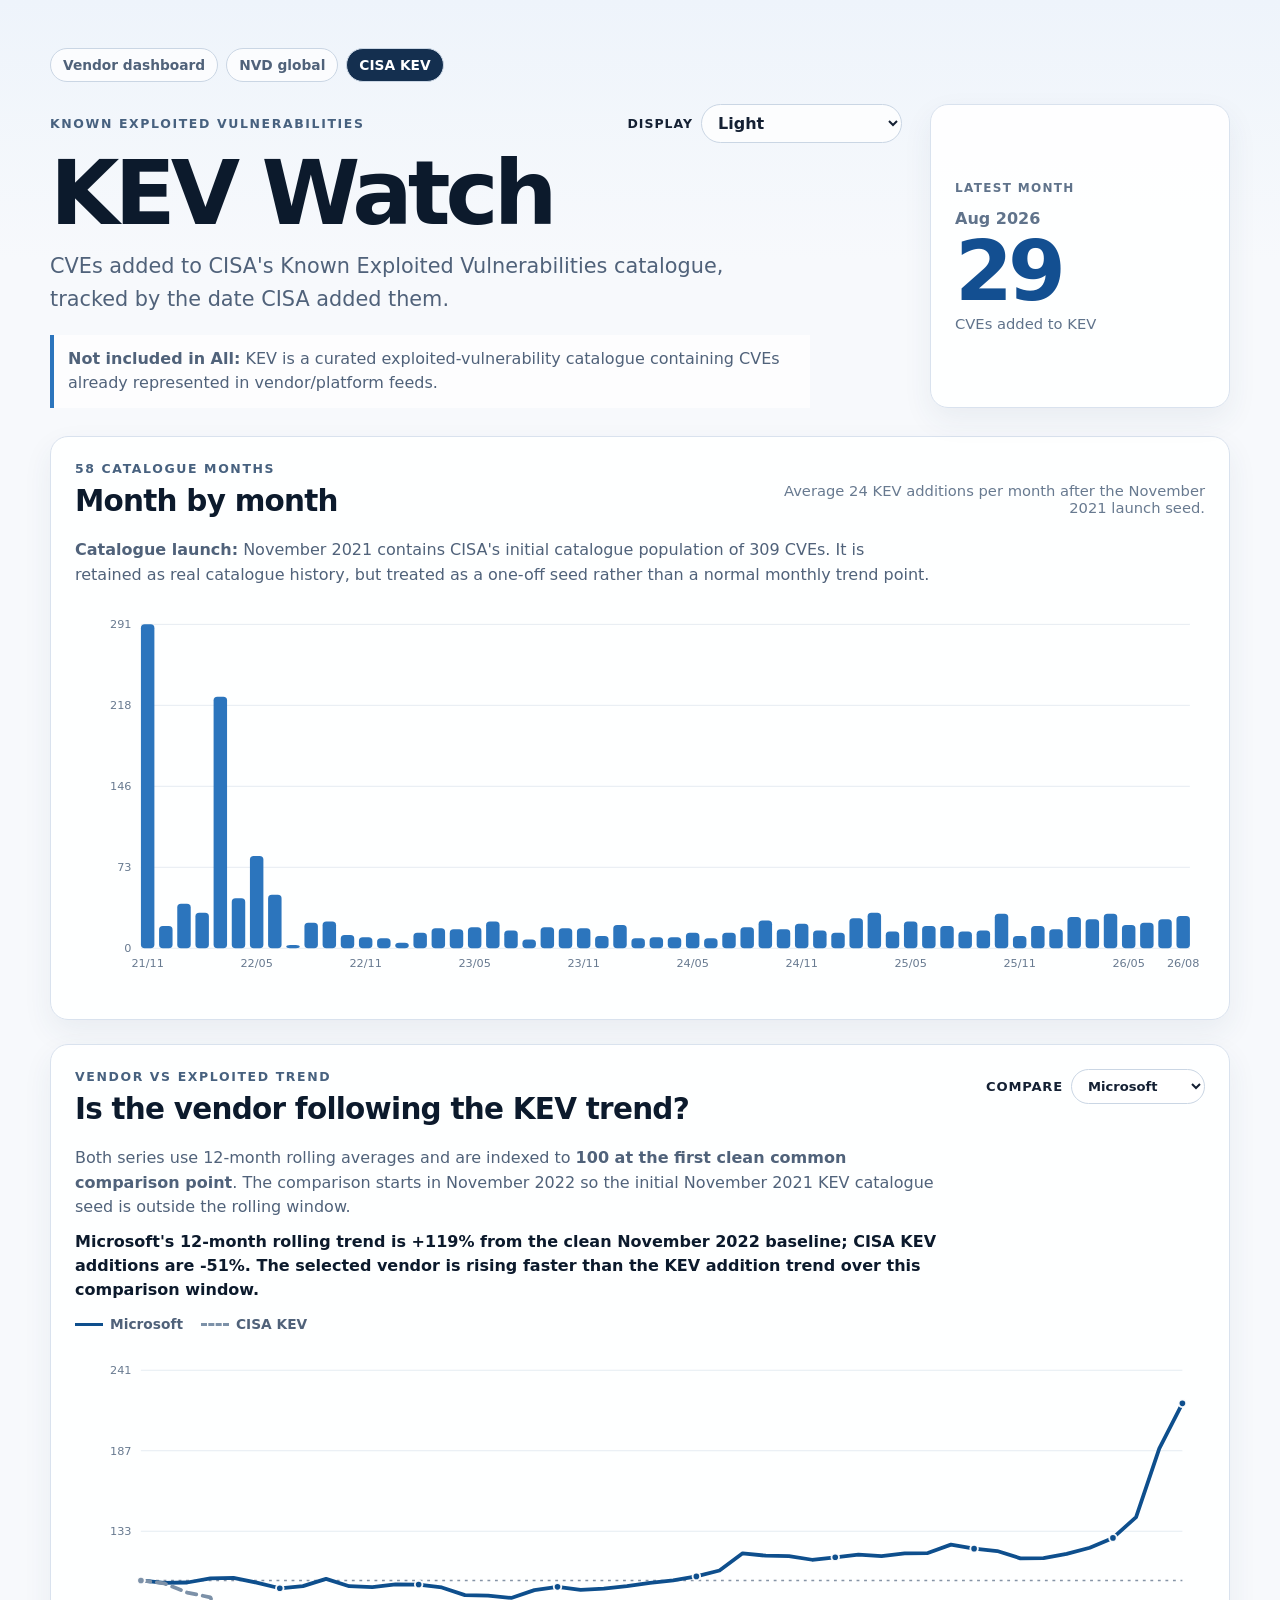
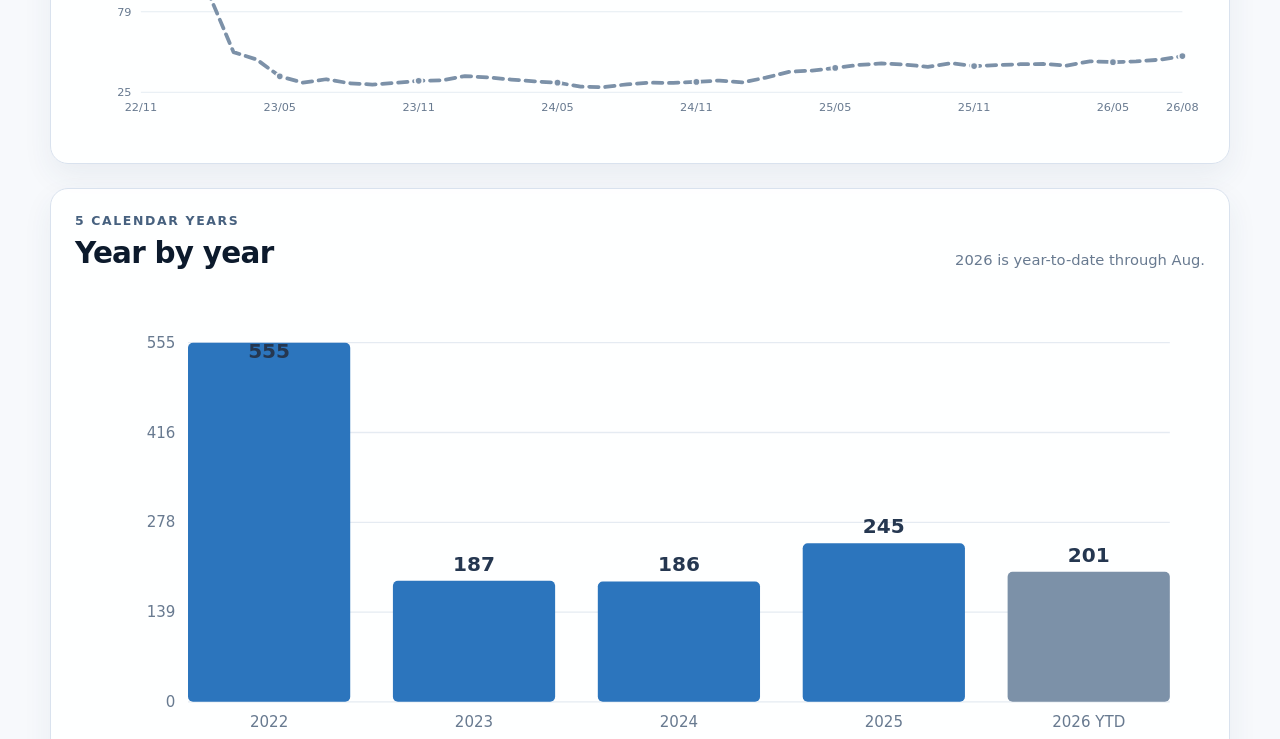
==== kev.html @ de5e5e75 "Publish Patch Watch from 519d3dfa55d0ab0fd0174582613eb0d1d411dbe6" ====
<!doctype html>
<html lang="en-AU">
<head>
  <meta charset="utf-8">
  <meta name="viewport" content="width=device-width, initial-scale=1">
  <meta name="description" content="Patch Watch CISA Known Exploited Vulnerabilities trends.">
  <meta name="referrer" content="no-referrer">
  <meta http-equiv="Content-Security-Policy" content="default-src 'self'; script-src 'self'; style-src 'self'; img-src 'self' data:; connect-src 'self'; object-src 'none'; base-uri 'none'; form-action 'none'">
  <title>Patch Watch — CISA KEV</title>
  <link rel="stylesheet" href="style.css">
  <link rel="stylesheet" href="trend.css">
  <script src="kev.js" defer></script>
  <script src="chart-scroll.js" defer></script>
</head>
<body>
  <main class="shell">
    <nav class="site-nav" aria-label="Patch Watch sections">
      <a href="index.html">Vendor dashboard</a>
      <a href="nvd.html">NVD global</a>
      <a href="kev.html" aria-current="page">CISA KEV</a>
    </nav>

    <div class="retro-only retro-marquee" aria-hidden="true">
      <span>*** PATCHWATCH 90 *** KNOWN EXPLOITED VULNERABILITIES *** CISA KEV ONLINE ***</span>
    </div>

    <header class="hero">
      <div>
        <div class="hero-topline">
          <p class="eyebrow">Known exploited vulnerabilities</p>
          <label class="theme-control" for="theme-select">
            <span class="theme-control-label">Display</span>
            <select id="theme-select" aria-label="Select display theme">
              <option value="light">Light</option>
              <option value="dark">Dark</option>
              <option value="patchwatch90">PatchWatch 90</option>
            </select>
          </label>
        </div>
        <div class="retro-only retro-status" aria-hidden="true">
          <span class="retro-live">LIVE!</span>
          <span>CISA KEV CATALOGUE TRACKER</span>
        </div>
        <h1>KEV Watch</h1>
        <p class="lede">CVEs added to CISA's Known Exploited Vulnerabilities catalogue, tracked by the date CISA added them.</p>
        <p class="view-boundary-note"><strong>Not included in All:</strong> KEV is a curated exploited-vulnerability catalogue containing CVEs already represented in vendor/platform feeds.</p>
      </div>
      <section class="latest-card" aria-labelledby="latest-title">
        <p id="latest-title" class="card-label">Latest month</p>
        <p id="latest-month" class="latest-month">—</p>
        <p id="latest-count" class="latest-count">—</p>
        <p class="card-note">CVEs added to KEV</p>
      </section>
    </header>

    <section class="chart-card" aria-labelledby="monthly-heading">
      <div class="section-heading">
        <div>
          <p id="monthly-window-label" class="eyebrow">Catalogue history</p>
          <h2 id="monthly-heading">Month by month</h2>
        </div>
        <p id="monthly-summary" class="section-note"></p>
      </div>
      <p class="comparison-explainer"><strong>Catalogue launch:</strong> November 2021 contains CISA's initial catalogue population of 309 CVEs. It is retained as real catalogue history, but treated as a one-off seed rather than a normal monthly trend point.</p>
      <div id="monthly-chart" class="chart-wrap" aria-live="polite"></div>
    </section>

    <section class="chart-card" aria-labelledby="comparison-heading">
      <div class="section-heading trend-heading">
        <div>
          <p class="eyebrow">Vendor vs exploited trend</p>
          <h2 id="comparison-heading">Is the vendor following the KEV trend?</h2>
        </div>
        <label class="comparison-control" for="comparison-vendor">
          <span>Compare</span>
          <select id="comparison-vendor" aria-label="Select vendor or platform to compare with CISA KEV"></select>
        </label>
      </div>
      <p class="comparison-explainer">Both series use 12-month rolling averages and are indexed to <strong>100 at the first clean common comparison point</strong>. The comparison starts in November 2022 so the initial November 2021 KEV catalogue seed is outside the rolling window.</p>
      <p id="comparison-summary" class="trend-summary" aria-live="polite"></p>
      <div class="trend-legend" aria-hidden="true">
        <span><i class="trend-swatch trend-swatch-vendor"></i><span id="comparison-vendor-label">Vendor</span></span>
        <span><i class="trend-swatch trend-swatch-global"></i>CISA KEV</span>
      </div>
      <div id="comparison-chart" class="chart-wrap trend-chart" aria-live="polite"></div>
    </section>

    <section class="chart-card" aria-labelledby="annual-heading">
      <div class="section-heading">
        <div>
          <p id="annual-window-label" class="eyebrow">Five calendar years</p>
          <h2 id="annual-heading">Year by year</h2>
        </div>
        <p id="annual-note" class="section-note"></p>
      </div>
      <div id="annual-chart" class="chart-wrap annual" aria-live="polite"></div>
    </section>

    <section class="method-card" aria-labelledby="method-heading">
      <h2 id="method-heading">What the number means</h2>
      <p>Patch Watch counts entries in CISA's Known Exploited Vulnerabilities catalogue by each record's <code>dateAdded</code>. The source is CISA's official <code>cisagov/kev-data</code> GitHub mirror of the canonical catalogue.</p>
      <p>This measures <strong>when CISA added a CVE to KEV</strong>. It does not mean exploitation began that month, and it is not a vendor patch count or a count of newly published CVEs.</p>
      <p>The vendor comparison uses normalised rolling trends rather than raw totals. It asks whether a vendor's vulnerability-disclosure activity is moving faster or slower than the rate at which vulnerabilities are being added to KEV.</p>
    </section>

    <div class="retro-only retro-webring" aria-hidden="true">
      <span>← NVD GLOBAL</span>
      <span>PATCHWATCH EXPLOITED ZONE</span>
      <span>CISA KEV →</span>
    </div>

    <footer>
      <div>
        <p>Data last generated <time id="generated-date">—</time>.</p>
        <p>Source: CISA Known Exploited Vulnerabilities catalogue.</p>
      </div>
      <div class="retro-only retro-footer-copy">
        <p>BEST VIEWED AT 800×600</p>
        <p>PATCH YOUR STUFF</p>
      </div>
    </footer>
  </main>

  <noscript>
    <p class="noscript">Patch Watch needs JavaScript enabled to render the charts.</p>
  </noscript>
</body>
</html>
---- style.css ----
:root {
  color-scheme: light;
  font-family: Inter, ui-sans-serif, system-ui, -apple-system, BlinkMacSystemFont, "Segoe UI", sans-serif;
  --page-top: #eef4fb;
  --page-bottom: #f7f9fc;
  --text: #142033;
  --heading: #0c1a2c;
  --muted: #50627a;
  --subtle: #60738b;
  --eyebrow: #47617f;
  --card-bg: rgba(255, 255, 255, 0.94);
  --card-border: #d9e2ee;
  --card-shadow: rgba(40, 67, 101, 0.07);
  --accent: #2c75bd;
  --accent-strong: #0e4f8d;
  --accent-number: #134f91;
  --partial: #7c91a8;
  --grid: #e5ebf2;
  --axis: #687a90;
  --value: #253750;
  --footer: #738397;
  --toggle-bg: rgba(255, 255, 255, 0.78);
  --toggle-border: #cad6e4;
  --selector-bg: rgba(255, 255, 255, 0.72);
  --selector-active: #142f4f;
  --selector-active-text: #ffffff;
  --error-bg: #fff3f3;
  --error-text: #8c2525;
  background: var(--page-bottom);
  color: var(--text);
}

:root[data-theme="dark"] {
  color-scheme: dark;
  --page-top: #101820;
  --page-bottom: #141d27;
  --text: #e6edf5;
  --heading: #f4f7fb;
  --muted: #b4c1cf;
  --subtle: #9eafc1;
  --eyebrow: #91aac4;
  --card-bg: rgba(25, 36, 48, 0.96);
  --card-border: #314253;
  --card-shadow: rgba(0, 0, 0, 0.22);
  --accent: #63a7e6;
  --accent-strong: #8bc1ef;
  --accent-number: #7eb9ea;
  --partial: #8296aa;
  --grid: #324150;
  --axis: #9aabbd;
  --value: #d9e4ef;
  --footer: #91a1b3;
  --toggle-bg: rgba(32, 46, 60, 0.92);
  --toggle-border: #43576a;
  --selector-bg: rgba(32, 46, 60, 0.88);
  --selector-active: #8bc1ef;
  --selector-active-text: #101820;
  --error-bg: #3b2024;
  --error-text: #ffb5bd;
}

:root[data-theme="patchwatch90"] {
  color-scheme: dark;
  font-family: "Courier New", Courier, monospace;
  --page-top: #000033;
  --page-bottom: #000000;
  --text: #00ffff;
  --heading: #ffff00;
  --muted: #00ff00;
  --subtle: #c0c0c0;
  --eyebrow: #ff00ff;
  --card-bg: #000066;
  --card-border: #00ffff;
  --card-shadow: rgba(255, 0, 255, 0.45);
  --accent: #00ff00;
  --accent-strong: #ffff00;
  --accent-number: #ff00ff;
  --partial: #00ffff;
  --grid: #333399;
  --axis: #00ffff;
  --value: #ffff00;
  --footer: #c0c0c0;
  --toggle-bg: #c0c0c0;
  --toggle-border: #ffffff;
  --selector-bg: #000000;
  --selector-active: #ffff00;
  --selector-active-text: #000000;
  --error-bg: #660000;
  --error-text: #ffffff;
}

* { box-sizing: border-box; }

body {
  margin: 0;
  background: linear-gradient(180deg, var(--page-top) 0, var(--page-bottom) 260px, var(--page-bottom) 100%);
  color: var(--text);
  transition: background-color 160ms ease, color 160ms ease;
}

a { color: var(--accent); }
a:hover, a:focus-visible { color: var(--accent-strong); }

.shell {
  width: min(1180px, calc(100% - 32px));
  margin: 0 auto;
  padding: 48px 0 32px;
}

.site-nav {
  display: flex;
  flex-wrap: wrap;
  gap: 8px;
  margin-bottom: 22px;
}
.site-nav a {
  padding: 8px 12px;
  border: 1px solid var(--toggle-border);
  border-radius: 999px;
  background: var(--selector-bg);
  color: var(--muted);
  font-size: 0.86rem;
  font-weight: 750;
  text-decoration: none;
}
.site-nav a:hover,
.site-nav a:focus-visible { color: var(--heading); }
.site-nav a[aria-current="page"] {
  background: var(--selector-active);
  color: var(--selector-active-text);
}

.hero {
  display: grid;
  grid-template-columns: minmax(0, 1fr) minmax(220px, 300px);
  gap: 28px;
  align-items: stretch;
  margin-bottom: 28px;
}

.hero-topline {
  display: flex;
  align-items: center;
  justify-content: space-between;
  gap: 16px;
  margin-bottom: 8px;
}
.hero-topline .eyebrow { margin-bottom: 0; }

.theme-control {
  display: inline-flex;
  align-items: center;
  gap: 8px;
  font-weight: 700;
  color: var(--text);
}
.theme-control-label { font-size: 0.78rem; text-transform: uppercase; letter-spacing: 0.08em; }
.theme-control select {
  font: inherit;
  font-weight: 700;
  border: 1px solid var(--toggle-border);
  border-radius: 999px;
  padding: 8px 32px 8px 12px;
  background: var(--toggle-bg);
  color: var(--text);
  cursor: pointer;
}
.theme-control select:focus-visible,
.vendor-button:focus-visible,
.site-nav a:focus-visible {
  outline: 3px solid color-mix(in srgb, var(--accent) 35%, transparent);
  outline-offset: 2px;
}

.vendor-button {
  font: inherit;
  font-weight: 700;
  cursor: pointer;
}

.vendor-selector {
  display: flex;
  flex-wrap: wrap;
  width: fit-content;
  max-width: 100%;
  gap: 4px;
  margin-top: 24px;
  padding: 4px;
  border: 1px solid var(--toggle-border);
  border-radius: 12px;
  background: var(--selector-bg);
}

.vendor-button {
  border: 0;
  border-radius: 8px;
  padding: 9px 14px;
  background: transparent;
  color: var(--muted);
  font-size: 0.9rem;
}

.vendor-button:hover { color: var(--heading); }
.vendor-button.is-active {
  background: var(--selector-active);
  color: var(--selector-active-text);
}

.eyebrow {
  margin: 0 0 8px;
  font-size: 0.78rem;
  font-weight: 750;
  letter-spacing: 0.13em;
  text-transform: uppercase;
  color: var(--eyebrow);
}

h1, h2, p { margin-top: 0; }
h1 {
  margin-bottom: 14px;
  font-size: clamp(2.7rem, 7vw, 5.7rem);
  line-height: 0.95;
  letter-spacing: -0.055em;
  color: var(--heading);
}
h2 {
  margin-bottom: 0;
  font-size: clamp(1.4rem, 2.3vw, 2rem);
  letter-spacing: -0.025em;
  color: var(--heading);
}

.lede {
  max-width: 700px;
  margin-bottom: 0;
  font-size: clamp(1.05rem, 1.8vw, 1.3rem);
  line-height: 1.6;
  color: var(--muted);
}

.view-boundary-note {
  max-width: 760px;
  margin: 18px 0 0;
  padding: 12px 14px;
  border-left: 4px solid var(--accent);
  background: var(--selector-bg);
  color: var(--muted);
  line-height: 1.55;
}

.latest-card, .chart-card, .method-card {
  background: var(--card-bg);
  border: 1px solid var(--card-border);
  border-radius: 18px;
  box-shadow: 0 12px 30px var(--card-shadow);
}

.latest-card {
  display: flex;
  min-height: 210px;
  flex-direction: column;
  justify-content: center;
  padding: 24px;
}

.card-label, .card-note, .latest-month { color: var(--subtle); }
.card-label {
  margin-bottom: 14px;
  font-size: 0.75rem;
  font-weight: 750;
  letter-spacing: 0.11em;
  text-transform: uppercase;
}
.latest-month { margin-bottom: 2px; font-weight: 700; }
.latest-count {
  margin-bottom: 2px;
  font-size: clamp(3rem, 7vw, 5.2rem);
  font-weight: 800;
  line-height: 1;
  letter-spacing: -0.06em;
  color: var(--accent-number);
}
.card-note { margin-bottom: 0; font-size: 0.92rem; }

.chart-card { margin-bottom: 24px; padding: 24px 24px 16px; }
.section-heading {
  display: flex;
  gap: 20px;
  align-items: end;
  justify-content: space-between;
  margin-bottom: 20px;
}
.section-note {
  max-width: 430px;
  margin-bottom: 2px;
  color: var(--axis);
  font-size: 0.92rem;
  text-align: right;
}

.chart-wrap { width: 100%; overflow-x: auto; }
.chart-wrap svg { display: block; width: 100%; min-width: 820px; height: auto; }
.chart-wrap.annual svg { min-width: 620px; }
.grid-line { stroke: var(--grid); stroke-width: 1; }
.axis-label { fill: var(--axis); font-size: 12px; }
.bar {
  fill: var(--accent);
  transition: opacity 120ms ease, fill 120ms ease;
  outline: none;
}
.bar-partial { fill: var(--partial); }
.bar:hover, .bar:focus-visible { fill: var(--accent-strong); opacity: 0.92; }
.bar-value { fill: var(--value); font-size: 16px; font-weight: 720; }

.method-card { padding: 26px; }
.method-card p { max-width: 850px; line-height: 1.65; color: var(--muted); }

footer {
  display: flex;
  justify-content: space-between;
  gap: 16px;
  padding: 20px 4px 0;
  color: var(--footer);
  font-size: 0.86rem;
}
footer p { margin-bottom: 0; }

.error-message, .noscript {
  padding: 16px;
  border-radius: 10px;
  background: var(--error-bg);
  color: var(--error-text);
}
.noscript { width: min(1180px, calc(100% - 32px)); margin: 16px auto; }

.retro-only { display: none; }

:root[data-theme="patchwatch90"] body {
  background-color: #000000;
  background-image:
    linear-gradient(rgba(0, 255, 255, 0.05) 1px, transparent 1px),
    linear-gradient(90deg, rgba(255, 0, 255, 0.04) 1px, transparent 1px);
  background-size: 8px 8px;
}

:root[data-theme="patchwatch90"] .retro-only { display: flex; }
:root[data-theme="patchwatch90"] .shell { padding-top: 18px; }
:root[data-theme="patchwatch90"] h1 {
  font-family: Impact, Haettenschweiler, "Arial Narrow Bold", sans-serif;
  letter-spacing: 0.03em;
  text-transform: uppercase;
  text-shadow: 3px 3px 0 #ff00ff, 6px 6px 0 #000000;
}
:root[data-theme="patchwatch90"] h2 { text-transform: uppercase; letter-spacing: 0.04em; }
:root[data-theme="patchwatch90"] .latest-card,
:root[data-theme="patchwatch90"] .chart-card,
:root[data-theme="patchwatch90"] .method-card {
  border: 3px ridge #c0c0c0;
  border-radius: 0;
  box-shadow: 7px 7px 0 #ff00ff;
}
:root[data-theme="patchwatch90"] .theme-control select,
:root[data-theme="patchwatch90"] .vendor-selector,
:root[data-theme="patchwatch90"] .site-nav a {
  border: 3px outset #c0c0c0;
  border-radius: 0;
}
:root[data-theme="patchwatch90"] .theme-control select {
  background: #c0c0c0;
  color: #000000;
}
:root[data-theme="patchwatch90"] .vendor-button { border-radius: 0; }
:root[data-theme="patchwatch90"] .bar { rx: 0; }
:root[data-theme="patchwatch90"] .grid-line { stroke-dasharray: 3 3; }
:root[data-theme="patchwatch90"] .view-boundary-note {
  border: 3px ridge #c0c0c0;
  background: #000000;
  color: #00ff00;
}

.retro-marquee {
  overflow: hidden;
  margin-bottom: 14px;
  border: 3px outset #c0c0c0;
  background: #000000;
  color: #ffff00;
  white-space: nowrap;
}
.retro-marquee span {
  display: inline-block;
  min-width: 100%;
  padding: 6px 0;
  font-weight: 700;
  text-align: center;
  animation: retro-scroll 10s linear infinite;
}
.retro-status {
  align-items: center;
  gap: 10px;
  margin: 8px 0 12px;
  color: #00ff00;
  font-weight: 700;
}
.retro-live {
  display: inline-block;
  padding: 3px 7px;
  border: 2px outset #ffffff;
  background: #ff0000;
  color: #ffffff;
  animation: retro-blink 0.75s steps(1, end) infinite;
}
.retro-counter {
  margin-top: 18px;
  flex-direction: column;
  gap: 4px;
  color: #00ff00;
  font-size: 0.72rem;
  font-weight: 700;
  letter-spacing: 0.08em;
}
.retro-counter output {
  width: fit-content;
  padding: 4px 6px;
  border: 3px inset #c0c0c0;
  background: #000000;
  color: #ff0000;
  font-family: "Courier New", monospace;
  font-size: 1.15rem;
  letter-spacing: 0.12em;
}
.retro-webring {
  justify-content: space-between;
  gap: 12px;
  margin-top: 24px;
  padding: 10px 12px;
  border: 3px ridge #c0c0c0;
  background: #000066;
  color: #00ffff;
  font-size: 0.78rem;
  font-weight: 700;
  text-align: center;
}
.retro-footer-copy {
  flex-direction: column;
  align-items: flex-end;
  color: #ffff00;
  text-align: right;
}
.retro-footnote { color: #c0c0c0; font-size: 0.68rem; }

@keyframes retro-blink {
  0%, 49% { opacity: 1; }
  50%, 100% { opacity: 0; }
}

@keyframes retro-scroll {
  from { transform: translateX(100%); }
  to { transform: translateX(-100%); }
}

@media (prefers-reduced-motion: reduce) {
  .retro-live,
  .retro-marquee span { animation: none; }
}

@media (max-width: 760px) {
  .shell { padding-top: 28px; }
  .hero { grid-template-columns: 1fr; }
  .hero-topline { align-items: flex-start; flex-direction: column; }
  .latest-card { min-height: auto; }
  .section-heading, footer { align-items: flex-start; flex-direction: column; }
  .section-note { text-align: left; }
  .chart-card, .method-card { padding: 18px; }
  .retro-webring { flex-direction: column; }
  .retro-footer-copy { align-items: flex-start; text-align: left; }
}
---- trend.css ----
.trend-heading {
  align-items: flex-start;
}

.comparison-control {
  display: inline-flex;
  align-items: center;
  gap: 8px;
  color: var(--text);
  font-size: 0.82rem;
  font-weight: 750;
  text-transform: uppercase;
  letter-spacing: 0.06em;
}

.comparison-control select {
  font: inherit;
  font-weight: 700;
  border: 1px solid var(--toggle-border);
  border-radius: 999px;
  padding: 8px 30px 8px 12px;
  background: var(--toggle-bg);
  color: var(--text);
}

.comparison-control select:focus-visible {
  outline: 3px solid color-mix(in srgb, var(--accent) 35%, transparent);
  outline-offset: 2px;
}

.comparison-explainer {
  max-width: 860px;
  margin-bottom: 10px;
  color: var(--muted);
  line-height: 1.55;
}

.trend-summary {
  max-width: 900px;
  margin-bottom: 14px;
  color: var(--heading);
  font-weight: 700;
  line-height: 1.5;
}

.trend-legend {
  display: flex;
  flex-wrap: wrap;
  gap: 18px;
  margin-bottom: 10px;
  color: var(--muted);
  font-size: 0.86rem;
  font-weight: 700;
}

.trend-legend > span {
  display: inline-flex;
  align-items: center;
  gap: 7px;
}

.trend-swatch {
  display: inline-block;
  width: 28px;
  height: 0;
  border-top: 3px solid var(--accent-strong);
}

.trend-swatch-global {
  border-top-color: var(--partial);
  border-top-style: dashed;
}

.trend-line {
  fill: none;
  stroke-width: 4;
  stroke-linecap: round;
  stroke-linejoin: round;
}

.trend-line-vendor {
  stroke: var(--accent-strong);
}

.trend-line-global {
  stroke: var(--partial);
  stroke-dasharray: 10 7;
}

.trend-baseline {
  stroke: var(--axis);
  stroke-width: 1.5;
  stroke-dasharray: 3 5;
  opacity: 0.8;
}

.trend-point {
  stroke: var(--card-bg);
  stroke-width: 2;
}

.trend-point-vendor {
  fill: var(--accent-strong);
}

.trend-point-global {
  fill: var(--partial);
}

:root[data-theme="patchwatch90"] .comparison-control select {
  border: 3px outset #c0c0c0;
  border-radius: 0;
  background: #c0c0c0;
  color: #000000;
}

:root[data-theme="patchwatch90"] .trend-line-vendor,
:root[data-theme="patchwatch90"] .trend-swatch-vendor {
  stroke: #00ff00;
  border-top-color: #00ff00;
}

:root[data-theme="patchwatch90"] .trend-line-global,
:root[data-theme="patchwatch90"] .trend-swatch-global {
  stroke: #ff00ff;
  border-top-color: #ff00ff;
}

:root[data-theme="patchwatch90"] .trend-point-vendor { fill: #00ff00; }
:root[data-theme="patchwatch90"] .trend-point-global { fill: #ff00ff; }

@media (max-width: 760px) {
  .trend-heading {
    flex-direction: column;
  }

  .comparison-control {
    align-items: flex-start;
    flex-direction: column;
  }
}
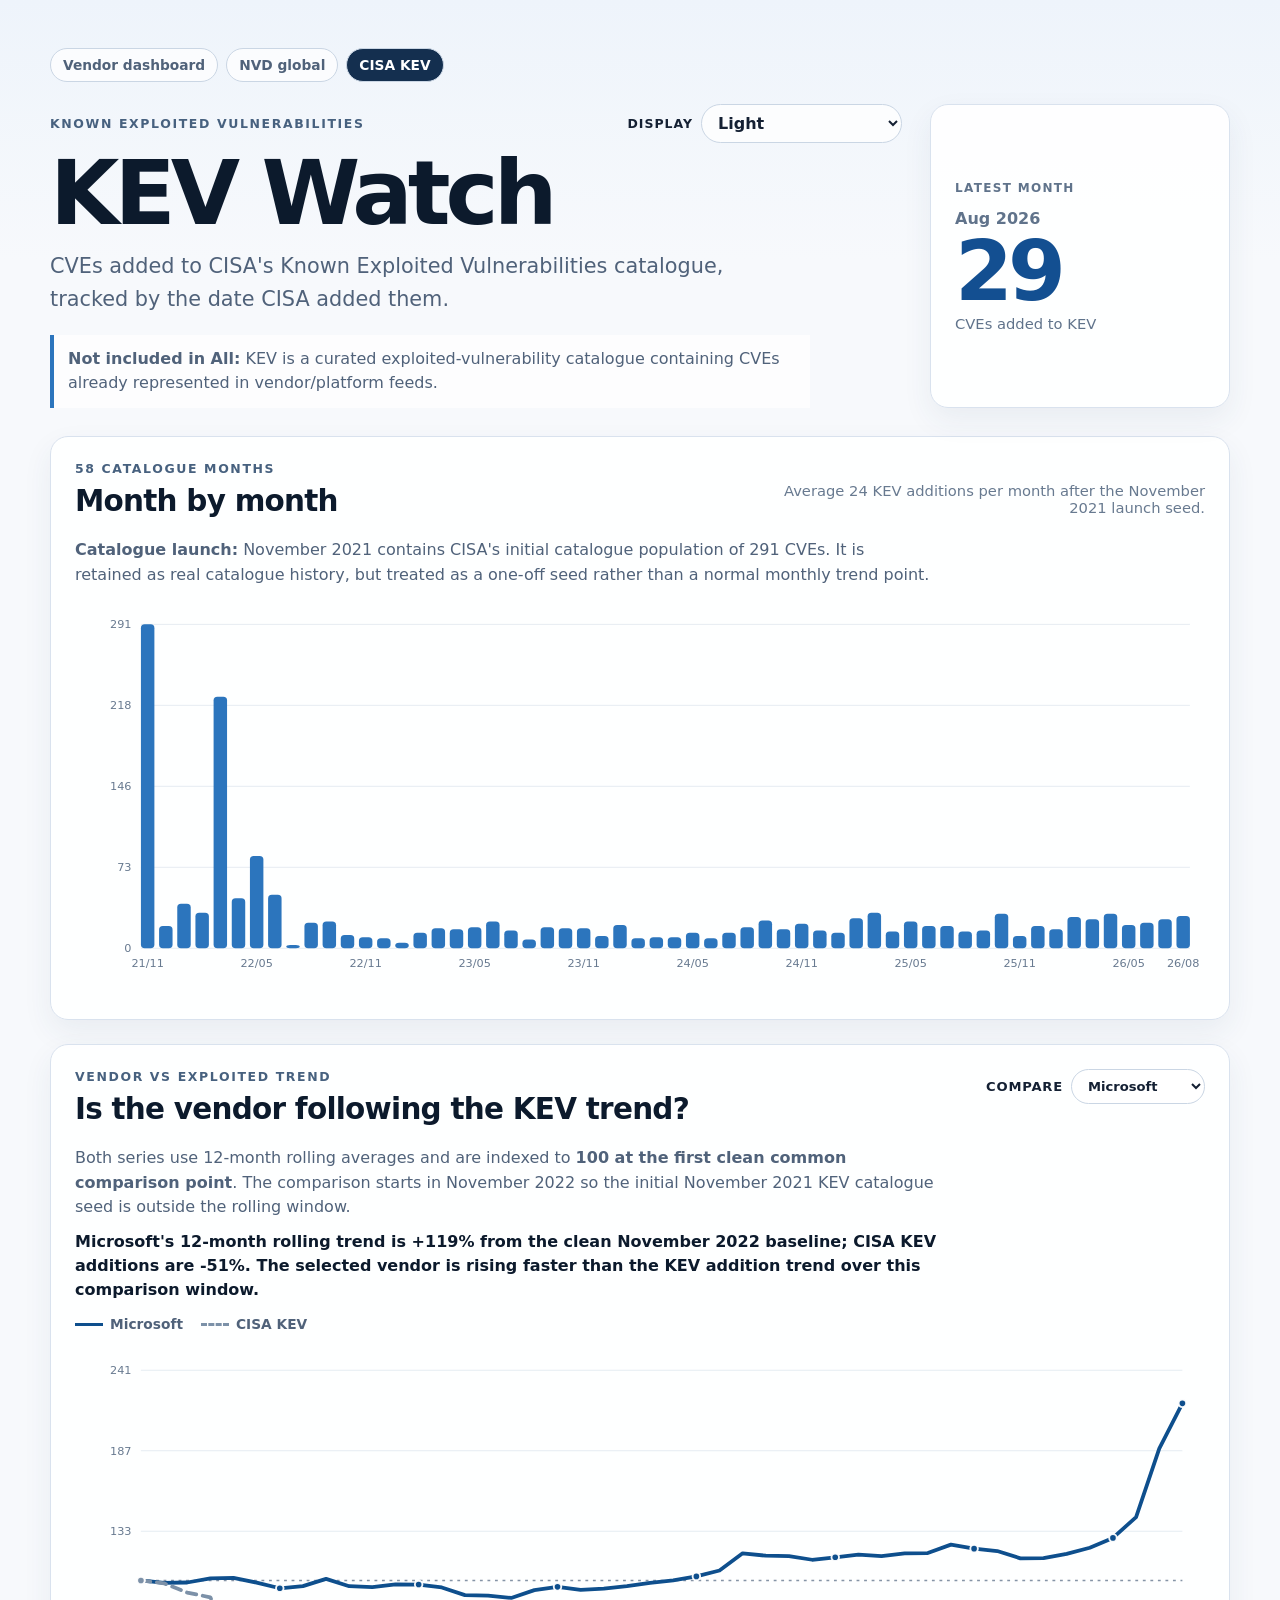
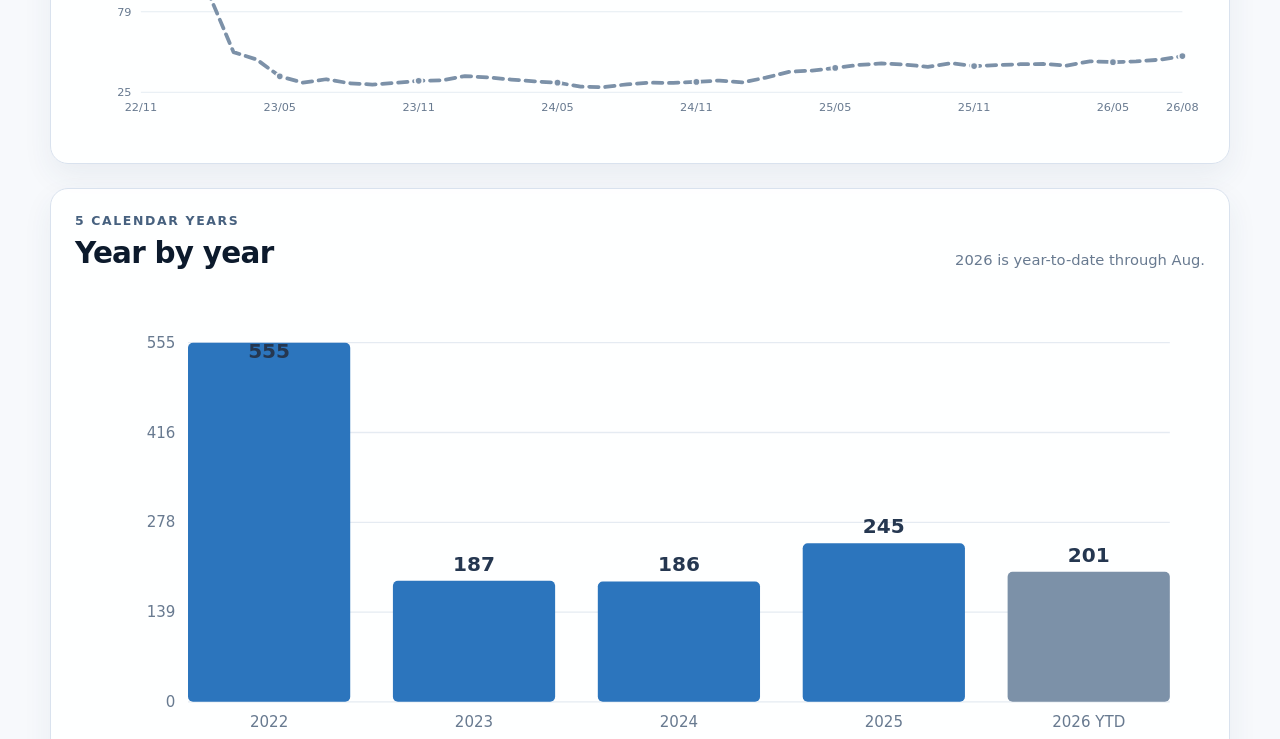
==== commit 005959c9: "Publish Patch Watch from d9493c9ebba4b41e470044af1b35fa62d5d720a7" ====
--- a/kev.html
+++ b/kev.html
@@ -61,7 +61,7 @@
         </div>
         <p id="monthly-summary" class="section-note"></p>
       </div>
-      <p class="comparison-explainer"><strong>Catalogue launch:</strong> November 2021 contains CISA's initial catalogue population of 309 CVEs. It is retained as real catalogue history, but treated as a one-off seed rather than a normal monthly trend point.</p>
+      <p class="comparison-explainer"><strong>Catalogue launch:</strong> November 2021 contains CISA's initial catalogue population of 291 CVEs. It is retained as real catalogue history, but treated as a one-off seed rather than a normal monthly trend point.</p>
       <div id="monthly-chart" class="chart-wrap" aria-live="polite"></div>
     </section>
 
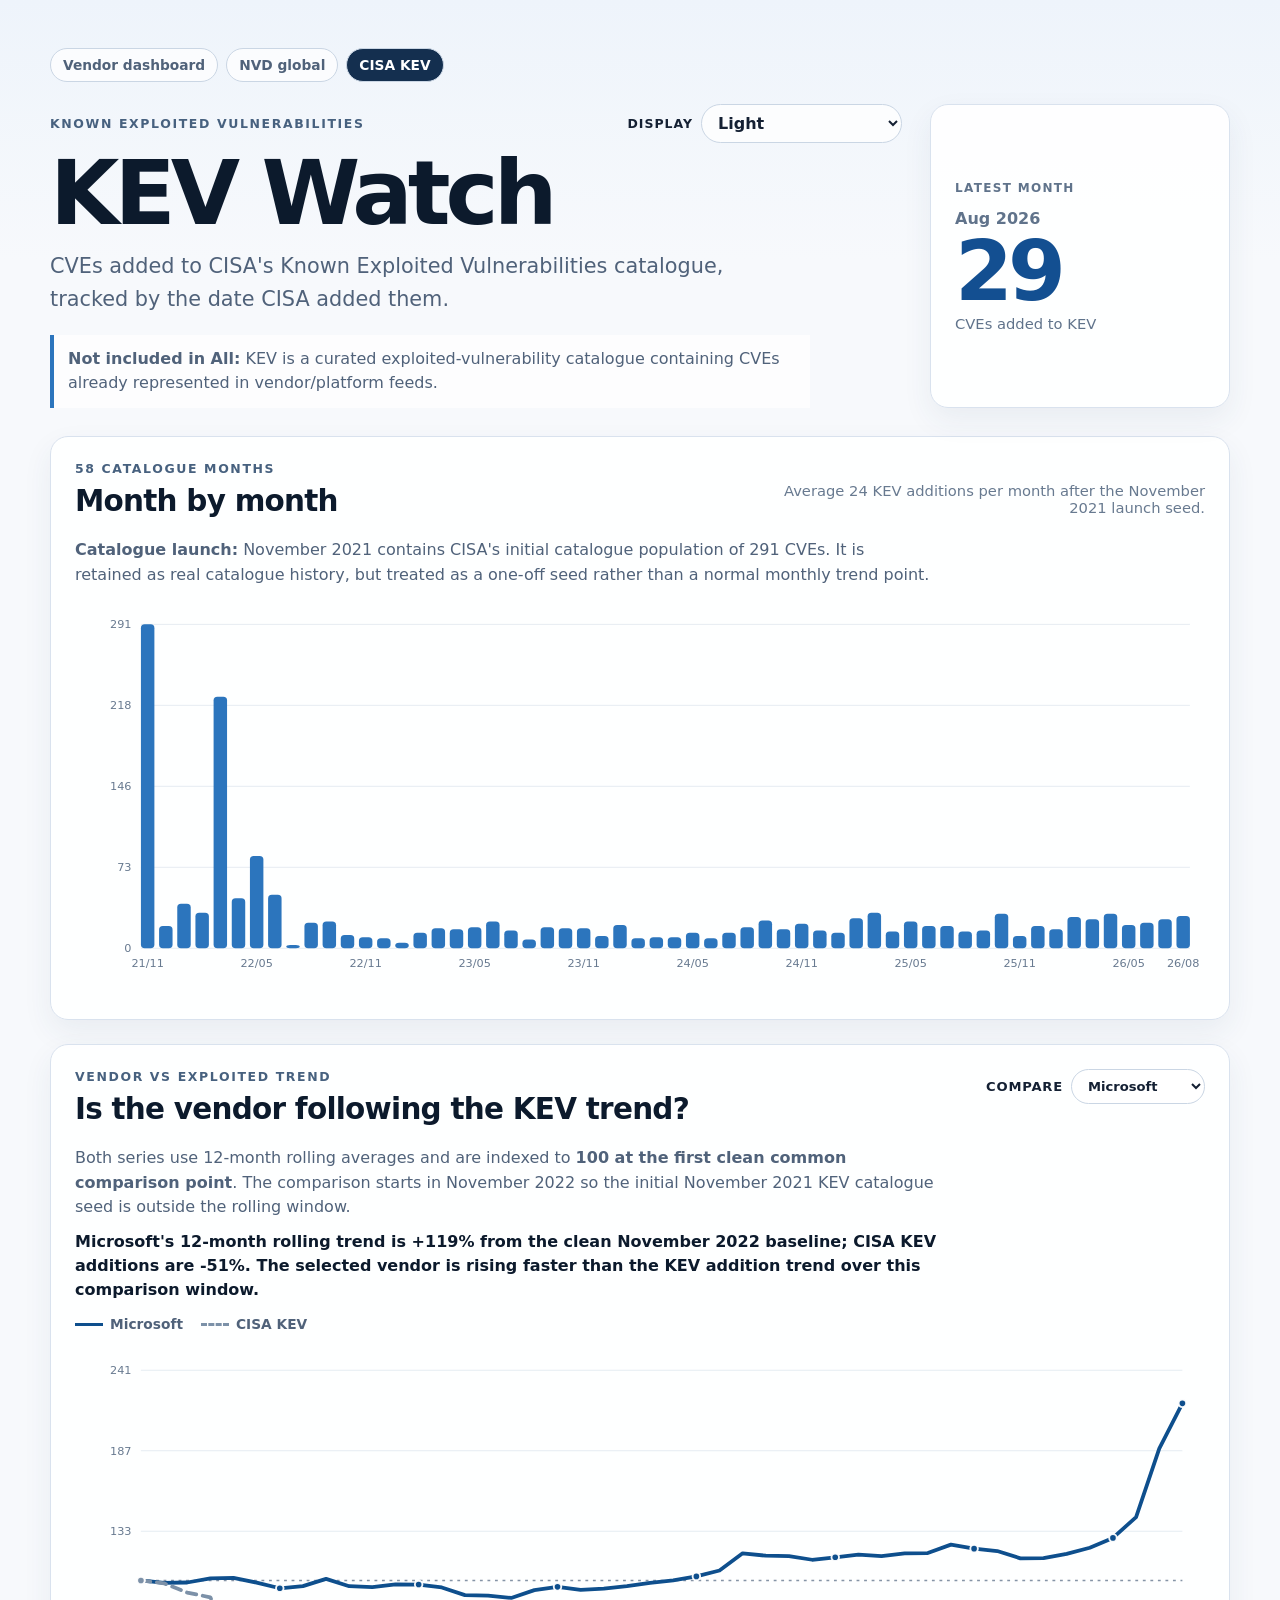
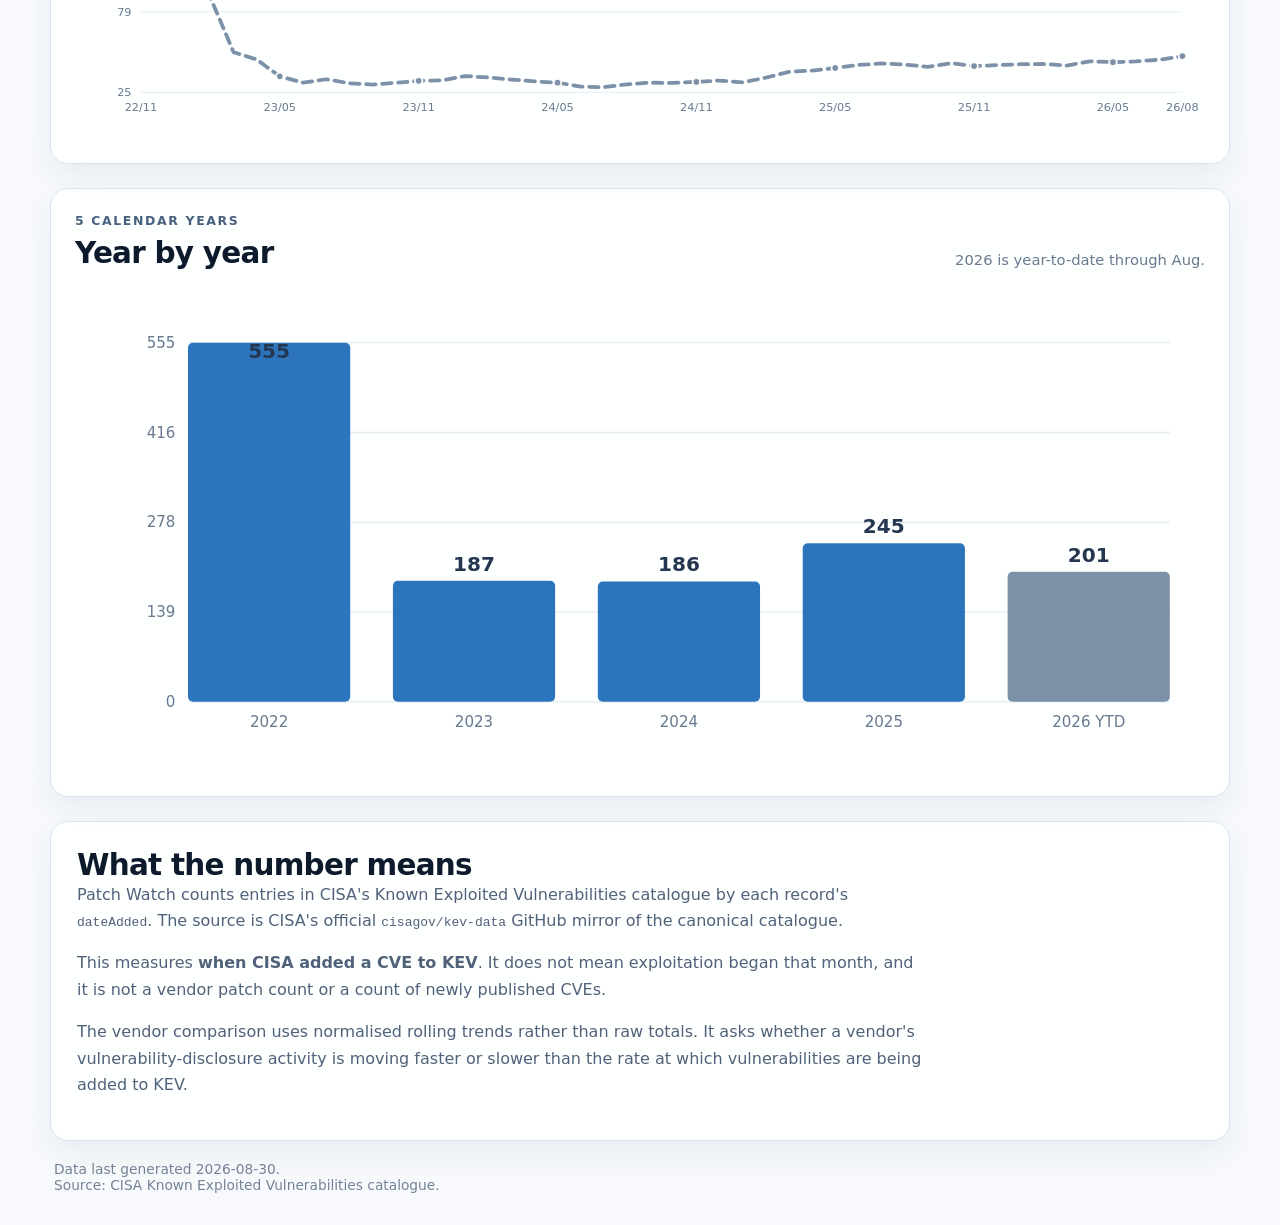
==== commit 09f4a767: "Publish Patch Watch from 2923c40b0e46f736fa1258fa88aafc5d3b1be833" ====
--- a/kev.html
+++ b/kev.html
@@ -9,7 +9,9 @@
   <title>Patch Watch — CISA KEV</title>
   <link rel="stylesheet" href="style.css">
   <link rel="stylesheet" href="trend.css">
+  <link rel="stylesheet" href="bar-selection.css">
   <script src="kev.js" defer></script>
+  <script src="bar-selection.js" defer></script>
   <script src="chart-scroll.js" defer></script>
 </head>
 <body>
--- a/bar-selection.css
+++ b/bar-selection.css
@@ -0,0 +1,28 @@
+.chart-selection {
+  margin: -4px 0 12px;
+  padding: 10px 12px;
+  border-left: 4px solid var(--accent);
+  background: var(--selector-bg);
+  color: var(--text);
+  font-weight: 750;
+}
+
+.bar { cursor: pointer; }
+.bar.bar-selected {
+  fill: var(--accent-strong);
+  opacity: 1;
+  stroke: var(--heading);
+  stroke-width: 2;
+}
+
+.bar[role="button"]:focus-visible {
+  outline: none;
+  stroke: var(--heading);
+  stroke-width: 3;
+}
+
+:root[data-theme="patchwatch90"] .chart-selection {
+  border: 3px ridge #c0c0c0;
+  background: #000000;
+  color: #ffff00;
+}
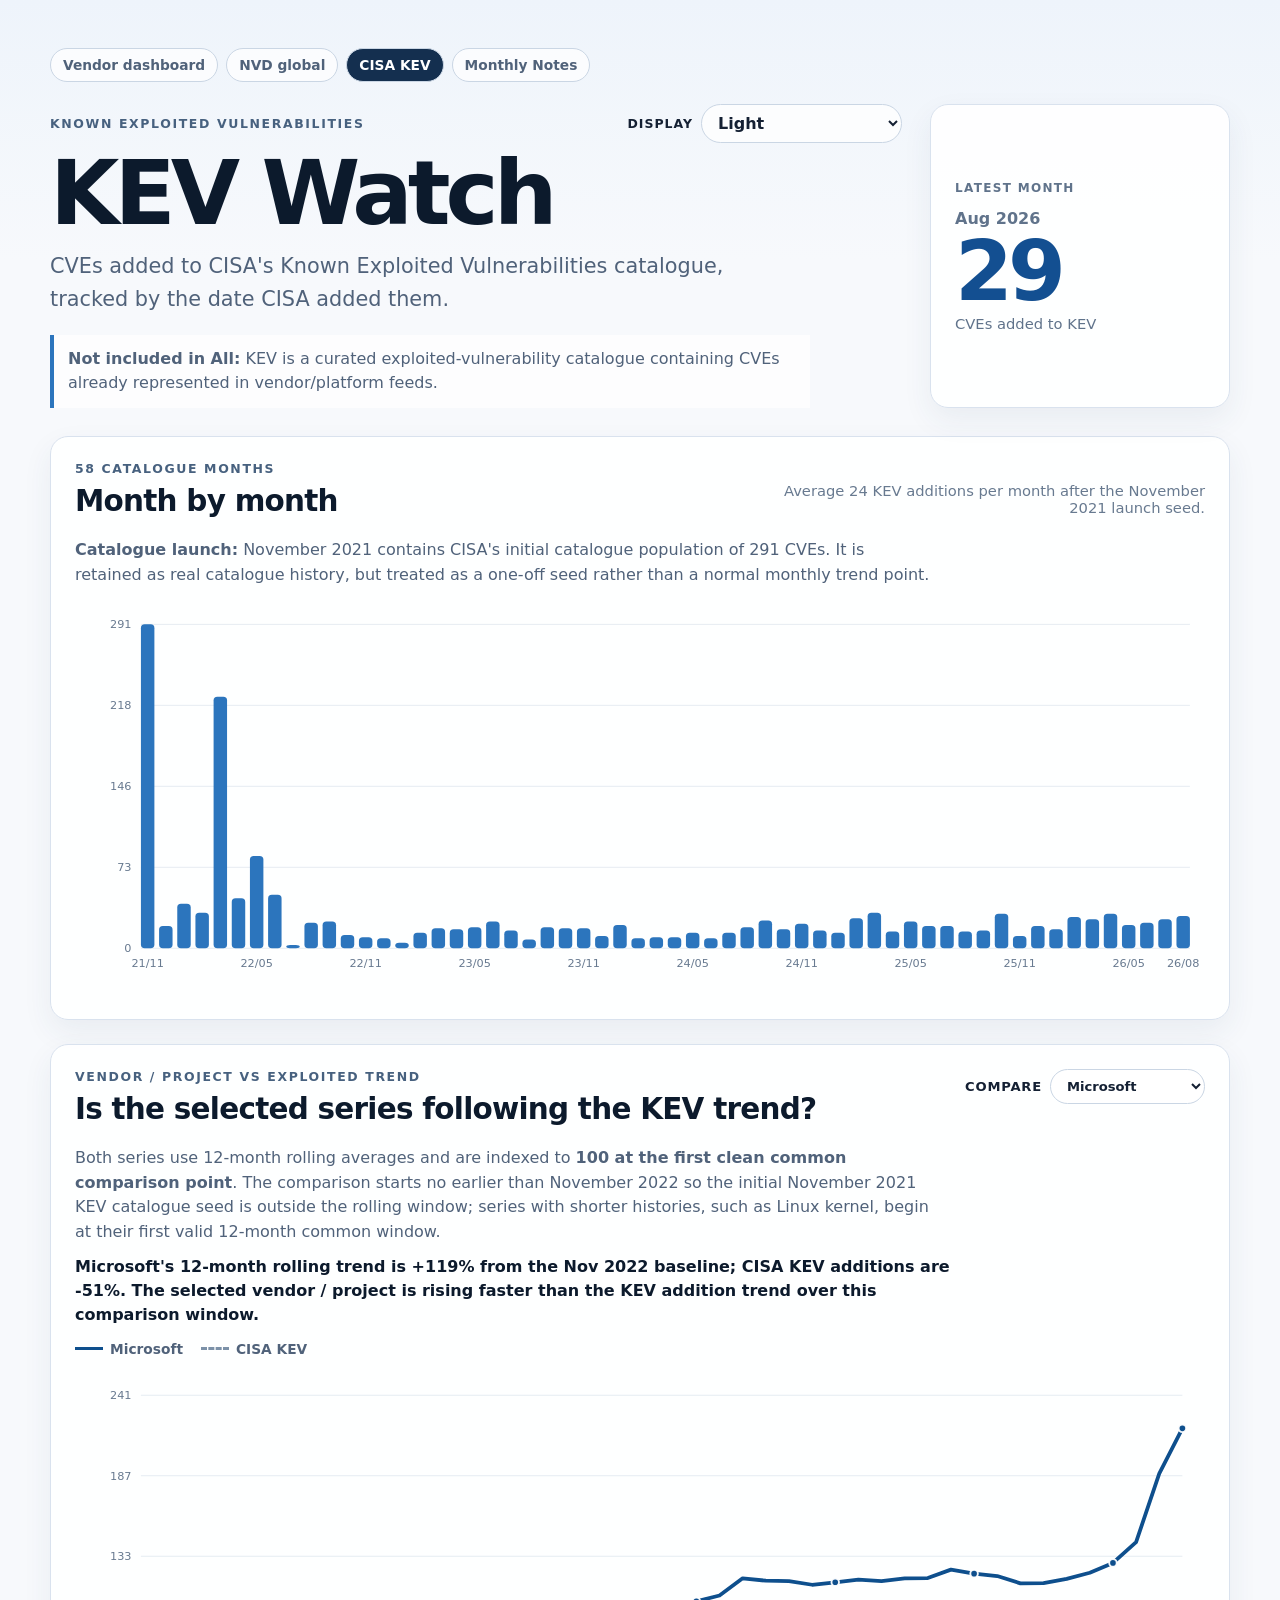
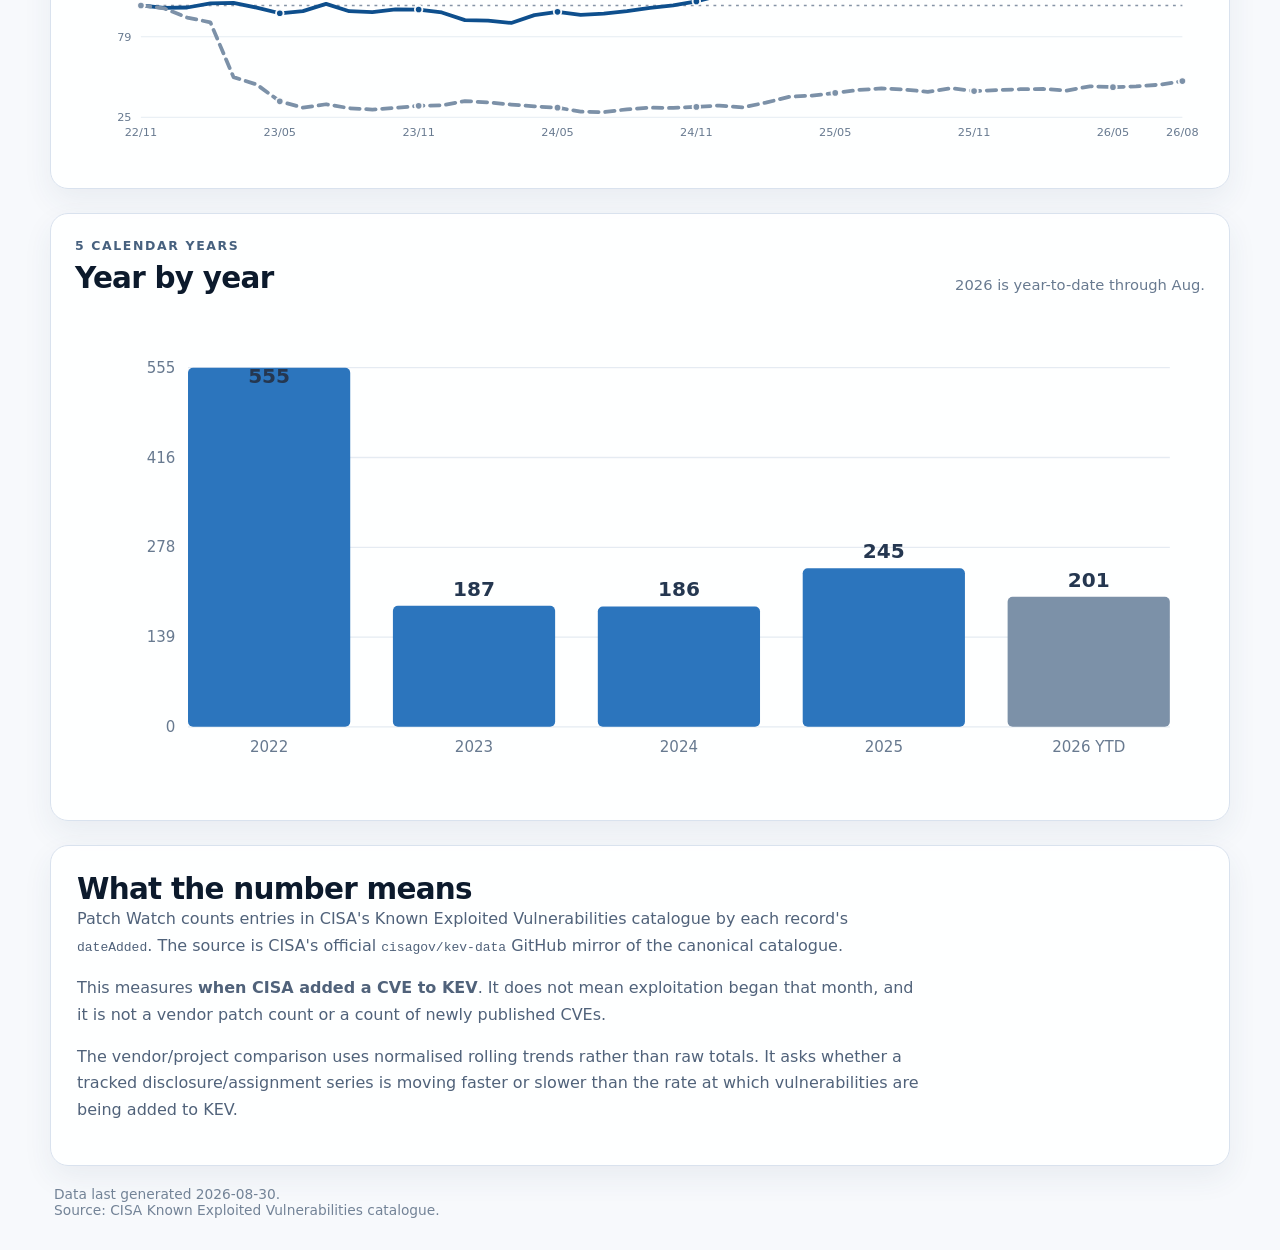
==== commit 1ada332a: "Publish Patch Watch from aaf71f39e94e94bd671aa3e0bb0bc2bed082e08e" ====
--- a/kev.html
+++ b/kev.html
@@ -20,6 +20,7 @@
       <a href="index.html">Vendor dashboard</a>
       <a href="nvd.html">NVD global</a>
       <a href="kev.html" aria-current="page">CISA KEV</a>
+      <a href="notes.html">Monthly Notes</a>
     </nav>
 
     <div class="retro-only retro-marquee" aria-hidden="true">
@@ -70,18 +71,18 @@
     <section class="chart-card" aria-labelledby="comparison-heading">
       <div class="section-heading trend-heading">
         <div>
-          <p class="eyebrow">Vendor vs exploited trend</p>
-          <h2 id="comparison-heading">Is the vendor following the KEV trend?</h2>
+          <p class="eyebrow">Vendor / project vs exploited trend</p>
+          <h2 id="comparison-heading">Is the selected series following the KEV trend?</h2>
         </div>
         <label class="comparison-control" for="comparison-vendor">
           <span>Compare</span>
-          <select id="comparison-vendor" aria-label="Select vendor or platform to compare with CISA KEV"></select>
+          <select id="comparison-vendor" aria-label="Select vendor, platform or project to compare with CISA KEV"></select>
         </label>
       </div>
-      <p class="comparison-explainer">Both series use 12-month rolling averages and are indexed to <strong>100 at the first clean common comparison point</strong>. The comparison starts in November 2022 so the initial November 2021 KEV catalogue seed is outside the rolling window.</p>
+      <p class="comparison-explainer">Both series use 12-month rolling averages and are indexed to <strong>100 at the first clean common comparison point</strong>. The comparison starts no earlier than November 2022 so the initial November 2021 KEV catalogue seed is outside the rolling window; series with shorter histories, such as Linux kernel, begin at their first valid 12-month common window.</p>
       <p id="comparison-summary" class="trend-summary" aria-live="polite"></p>
       <div class="trend-legend" aria-hidden="true">
-        <span><i class="trend-swatch trend-swatch-vendor"></i><span id="comparison-vendor-label">Vendor</span></span>
+        <span><i class="trend-swatch trend-swatch-vendor"></i><span id="comparison-vendor-label">Selected series</span></span>
         <span><i class="trend-swatch trend-swatch-global"></i>CISA KEV</span>
       </div>
       <div id="comparison-chart" class="chart-wrap trend-chart" aria-live="polite"></div>
@@ -102,7 +103,7 @@
       <h2 id="method-heading">What the number means</h2>
       <p>Patch Watch counts entries in CISA's Known Exploited Vulnerabilities catalogue by each record's <code>dateAdded</code>. The source is CISA's official <code>cisagov/kev-data</code> GitHub mirror of the canonical catalogue.</p>
       <p>This measures <strong>when CISA added a CVE to KEV</strong>. It does not mean exploitation began that month, and it is not a vendor patch count or a count of newly published CVEs.</p>
-      <p>The vendor comparison uses normalised rolling trends rather than raw totals. It asks whether a vendor's vulnerability-disclosure activity is moving faster or slower than the rate at which vulnerabilities are being added to KEV.</p>
+      <p>The vendor/project comparison uses normalised rolling trends rather than raw totals. It asks whether a tracked disclosure/assignment series is moving faster or slower than the rate at which vulnerabilities are being added to KEV.</p>
     </section>
 
     <div class="retro-only retro-webring" aria-hidden="true">
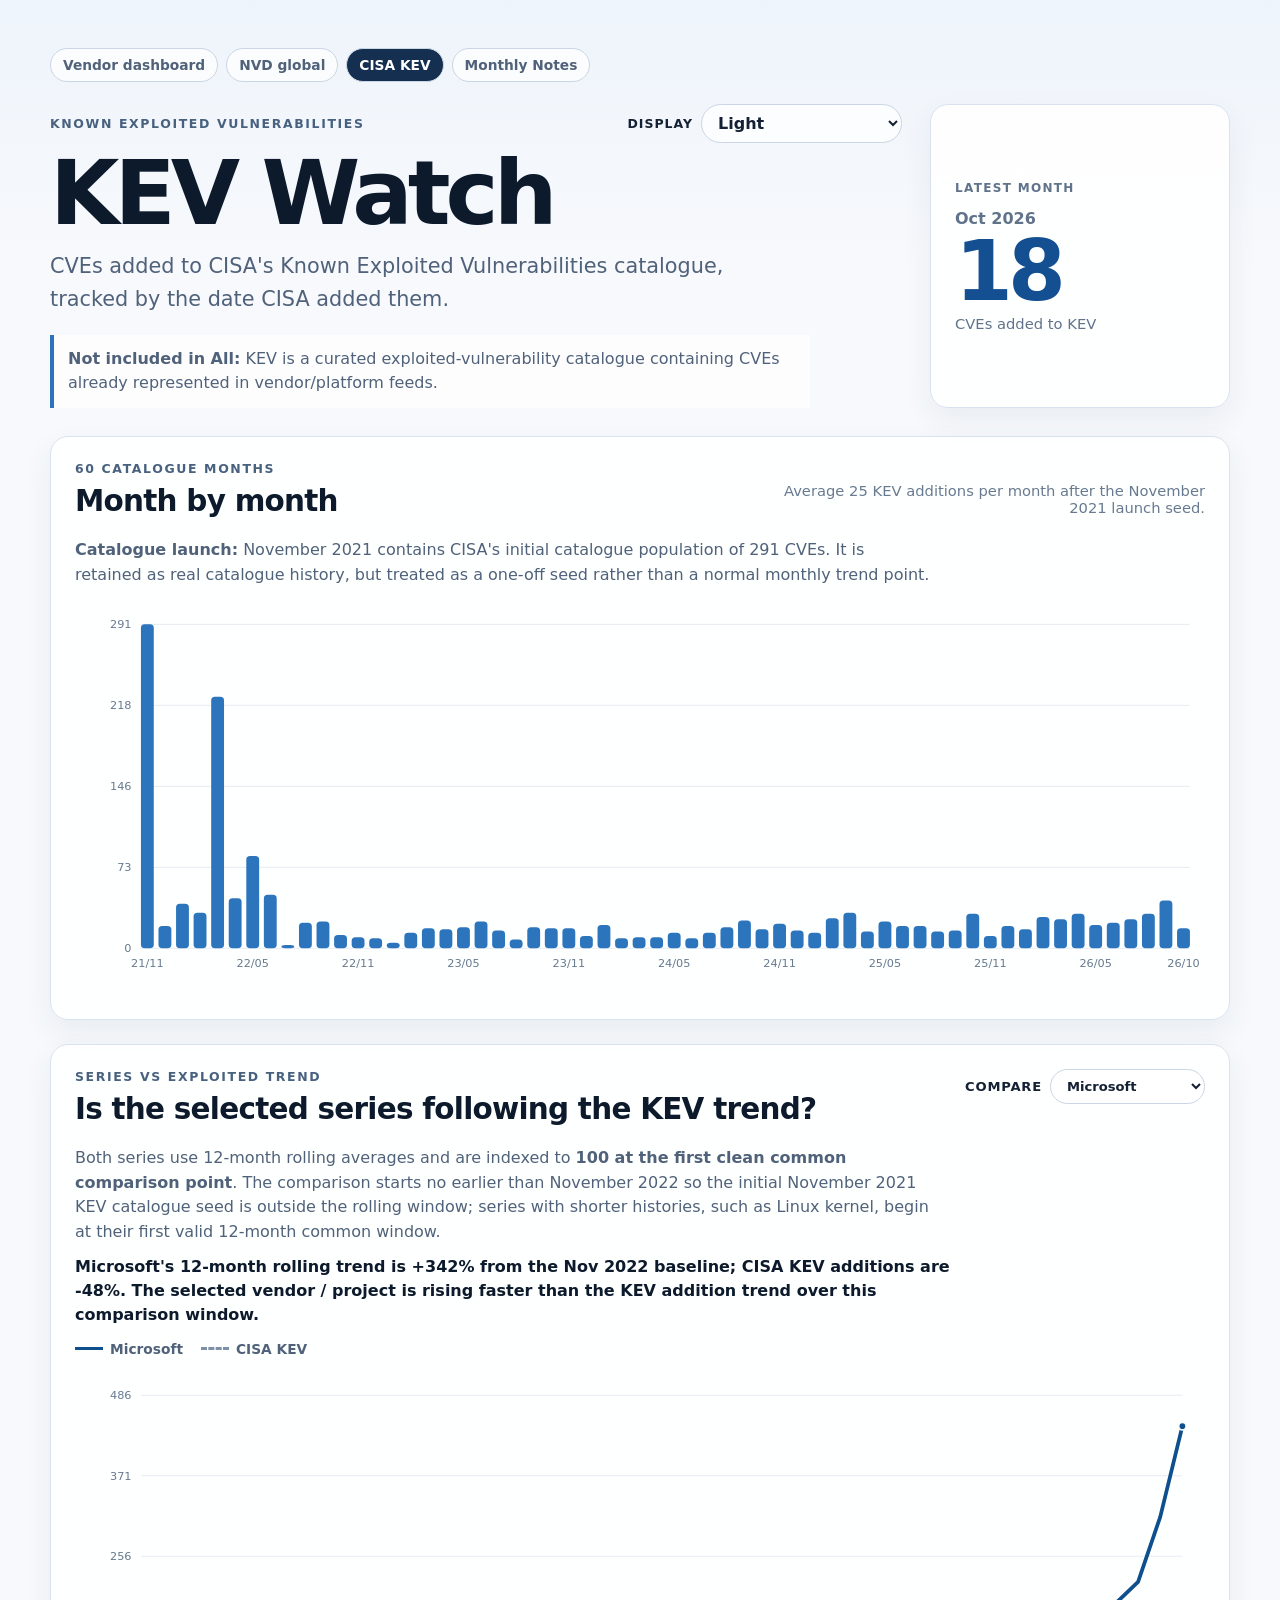
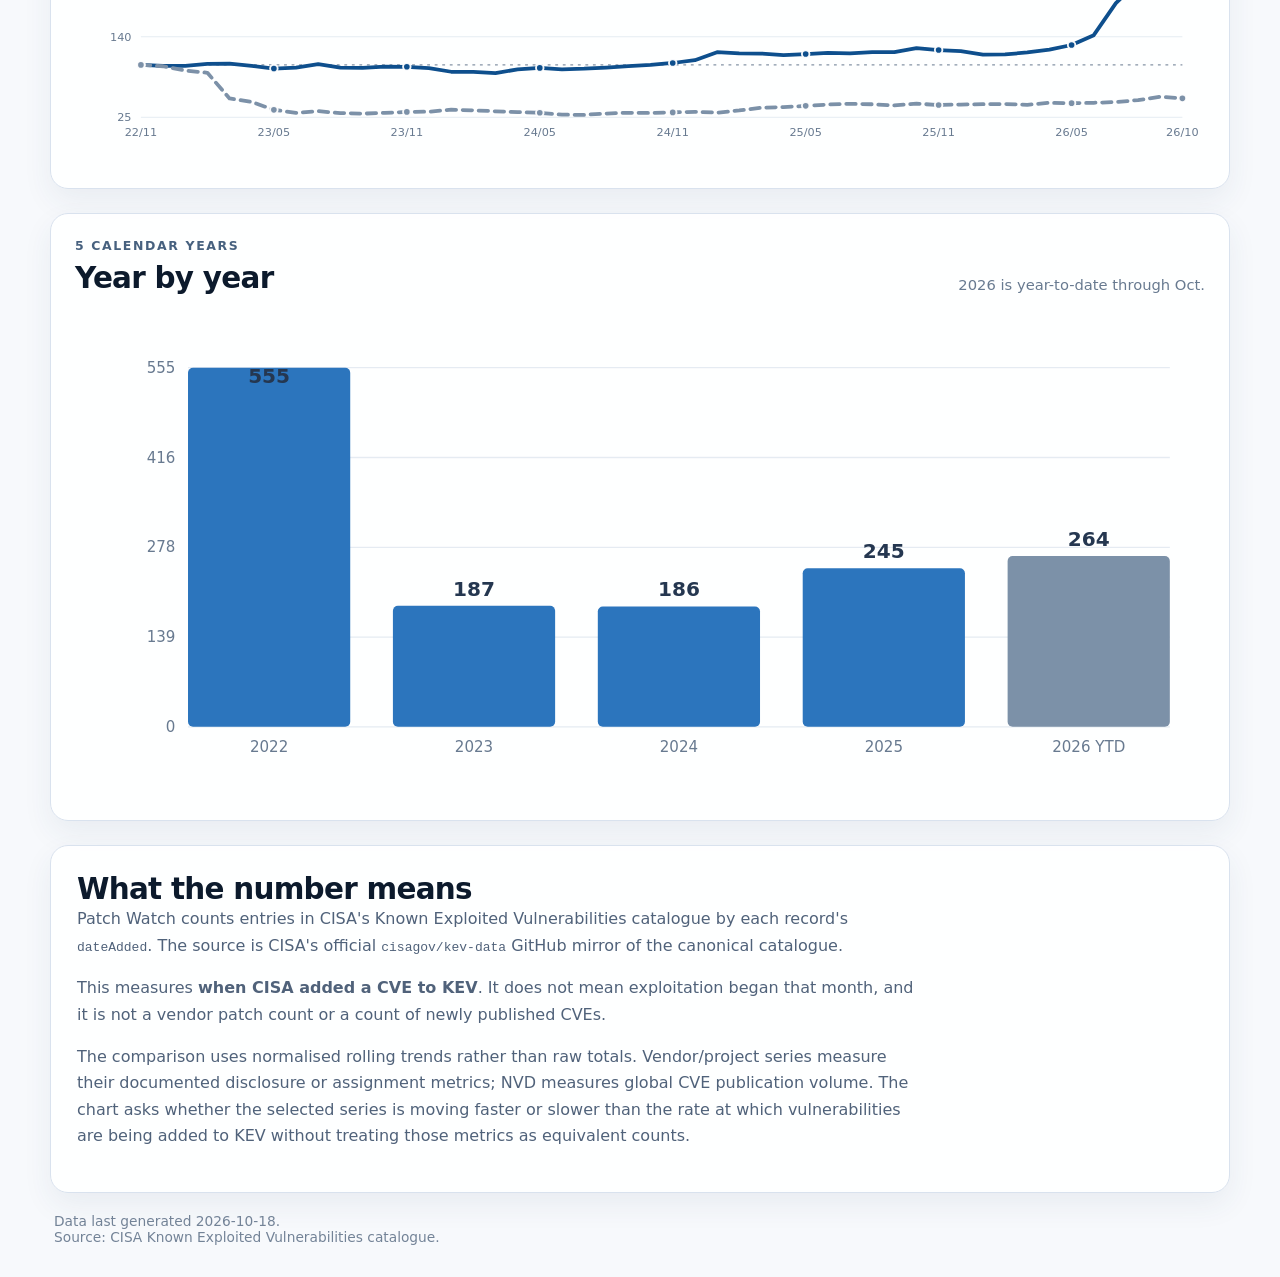
==== commit 8484b117: "Publish Patch Watch from 4c7c87c21c7b11813b0ea11586e1aa1d44d17bdc" ====
--- a/kev.html
+++ b/kev.html
@@ -71,12 +71,12 @@
     <section class="chart-card" aria-labelledby="comparison-heading">
       <div class="section-heading trend-heading">
         <div>
-          <p class="eyebrow">Vendor / project vs exploited trend</p>
+          <p class="eyebrow">Series vs exploited trend</p>
           <h2 id="comparison-heading">Is the selected series following the KEV trend?</h2>
         </div>
         <label class="comparison-control" for="comparison-vendor">
           <span>Compare</span>
-          <select id="comparison-vendor" aria-label="Select vendor, platform or project to compare with CISA KEV"></select>
+          <select id="comparison-vendor" aria-label="Select series to compare with CISA KEV"></select>
         </label>
       </div>
       <p class="comparison-explainer">Both series use 12-month rolling averages and are indexed to <strong>100 at the first clean common comparison point</strong>. The comparison starts no earlier than November 2022 so the initial November 2021 KEV catalogue seed is outside the rolling window; series with shorter histories, such as Linux kernel, begin at their first valid 12-month common window.</p>
@@ -103,7 +103,7 @@
       <h2 id="method-heading">What the number means</h2>
       <p>Patch Watch counts entries in CISA's Known Exploited Vulnerabilities catalogue by each record's <code>dateAdded</code>. The source is CISA's official <code>cisagov/kev-data</code> GitHub mirror of the canonical catalogue.</p>
       <p>This measures <strong>when CISA added a CVE to KEV</strong>. It does not mean exploitation began that month, and it is not a vendor patch count or a count of newly published CVEs.</p>
-      <p>The vendor/project comparison uses normalised rolling trends rather than raw totals. It asks whether a tracked disclosure/assignment series is moving faster or slower than the rate at which vulnerabilities are being added to KEV.</p>
+      <p>The comparison uses normalised rolling trends rather than raw totals. Vendor/project series measure their documented disclosure or assignment metrics; NVD measures global CVE publication volume. The chart asks whether the selected series is moving faster or slower than the rate at which vulnerabilities are being added to KEV without treating those metrics as equivalent counts.</p>
     </section>
 
     <div class="retro-only retro-webring" aria-hidden="true">
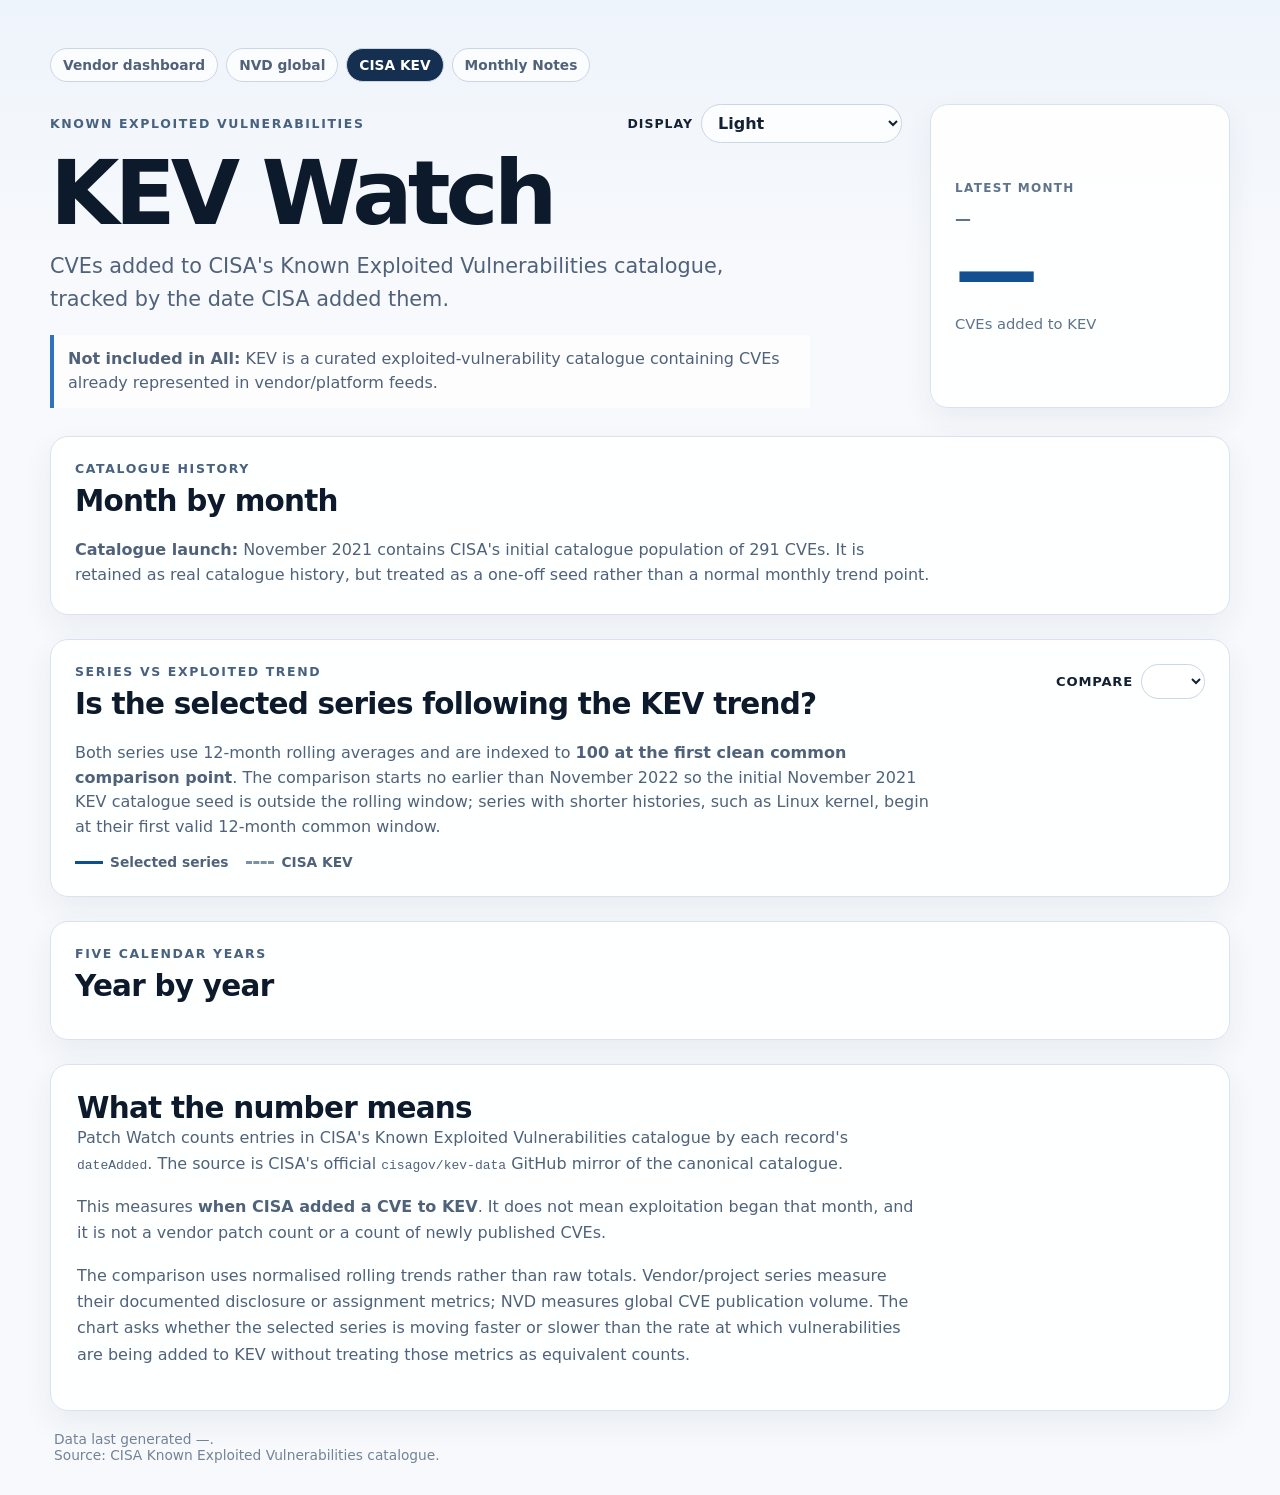
==== commit 9ea6ae98: "Publish Patch Watch from b359917a9db33dcfa0bc425aeb11bf51bdc30ce0" ====
--- a/kev.html
+++ b/kev.html
@@ -10,6 +10,7 @@
   <link rel="stylesheet" href="style.css">
   <link rel="stylesheet" href="trend.css">
   <link rel="stylesheet" href="bar-selection.css">
+  <script src="themes.js" defer></script>
   <script src="kev.js" defer></script>
   <script src="bar-selection.js" defer></script>
   <script src="chart-scroll.js" defer></script>
--- a/style.css
+++ b/style.css
@@ -474,3 +474,115 @@
   .retro-webring { flex-direction: column; }
   .retro-footer-copy { align-items: flex-start; text-align: left; }
 }
+
+
+/* Christmas 8-bit — seasonal theme exposed by themes.js from 1 Nov to 31 Dec. */
+:root[data-theme="christmas8bit"] {
+  color-scheme: dark;
+  --page-top: #071b13;
+  --page-bottom: #0d281b;
+  --text: #fff7dc;
+  --heading: #ffffff;
+  --muted: #d9ead3;
+  --subtle: #b7d7b0;
+  --eyebrow: #ffd45a;
+  --card-bg: #123a27;
+  --card-border: #f3f0d7;
+  --card-shadow: rgba(0, 0, 0, 0.35);
+  --accent: #e63946;
+  --accent-strong: #ff5964;
+  --accent-number: #ffd45a;
+  --partial: #6fae8b;
+  --grid: #285d42;
+  --axis: #d9ead3;
+  --value: #fff7dc;
+  --footer: #cfe5c8;
+  --toggle-bg: #0a2418;
+  --toggle-border: #f3f0d7;
+  --selector-bg: #0a2418;
+  --selector-active: #e63946;
+  --selector-active-text: #ffffff;
+  --error-bg: #3b1519;
+  --error-text: #ffd9dc;
+  background: var(--page-bottom);
+}
+
+:root[data-theme="christmas8bit"] body {
+  background:
+    linear-gradient(90deg, rgba(255,255,255,.035) 1px, transparent 1px) 0 0 / 8px 8px,
+    linear-gradient(rgba(255,255,255,.035) 1px, transparent 1px) 0 0 / 8px 8px,
+    linear-gradient(180deg, var(--page-top), var(--page-bottom));
+  image-rendering: pixelated;
+}
+
+:root[data-theme="christmas8bit"] .hero,
+:root[data-theme="christmas8bit"] .card,
+:root[data-theme="christmas8bit"] .site-nav,
+:root[data-theme="christmas8bit"] select,
+:root[data-theme="christmas8bit"] button {
+  border-radius: 0;
+  box-shadow: 4px 4px 0 rgba(0, 0, 0, .35);
+}
+
+:root[data-theme="christmas8bit"] .card,
+:root[data-theme="christmas8bit"] .hero {
+  border-width: 2px;
+}
+
+:root[data-theme="christmas8bit"] .hero::before {
+  content: "✦  ❄  ★  PATCH WATCH CHRISTMAS  ★  ❄  ✦";
+  display: block;
+  margin-bottom: .8rem;
+  color: #ffd45a;
+  font-family: "Courier New", monospace;
+  font-weight: 800;
+  letter-spacing: .08em;
+  text-shadow: 2px 2px 0 #7d111a;
+}
+
+:root[data-theme="christmas8bit"] .hero::after {
+  content: "▲  ▲  ▲    ■■■    ▲  ▲  ▲";
+  display: block;
+  margin-top: 1rem;
+  color: #5fd17d;
+  font-family: "Courier New", monospace;
+  font-weight: 900;
+  letter-spacing: .22em;
+  text-shadow: 2px 2px 0 #123a27;
+}
+
+:root[data-theme="christmas8bit"] h1,
+:root[data-theme="christmas8bit"] h2,
+:root[data-theme="christmas8bit"] .eyebrow,
+:root[data-theme="christmas8bit"] .site-nav,
+:root[data-theme="christmas8bit"] select {
+  font-family: "Courier New", monospace;
+}
+
+:root[data-theme="christmas8bit"] .bar {
+  fill: #e63946;
+  shape-rendering: crispEdges;
+}
+
+:root[data-theme="christmas8bit"] .bar:nth-of-type(even) {
+  fill: #5fd17d;
+}
+
+:root[data-theme="christmas8bit"] .trend-line {
+  stroke-linecap: square;
+  stroke-linejoin: miter;
+}
+
+:root[data-theme="christmas8bit"] .grid-line {
+  shape-rendering: crispEdges;
+}
+
+@media (prefers-reduced-motion: no-preference) {
+  :root[data-theme="christmas8bit"] .hero::before {
+    animation: christmas-pixel-twinkle 2s steps(2, end) infinite;
+  }
+}
+
+@keyframes christmas-pixel-twinkle {
+  50% { opacity: .72; }
+}
